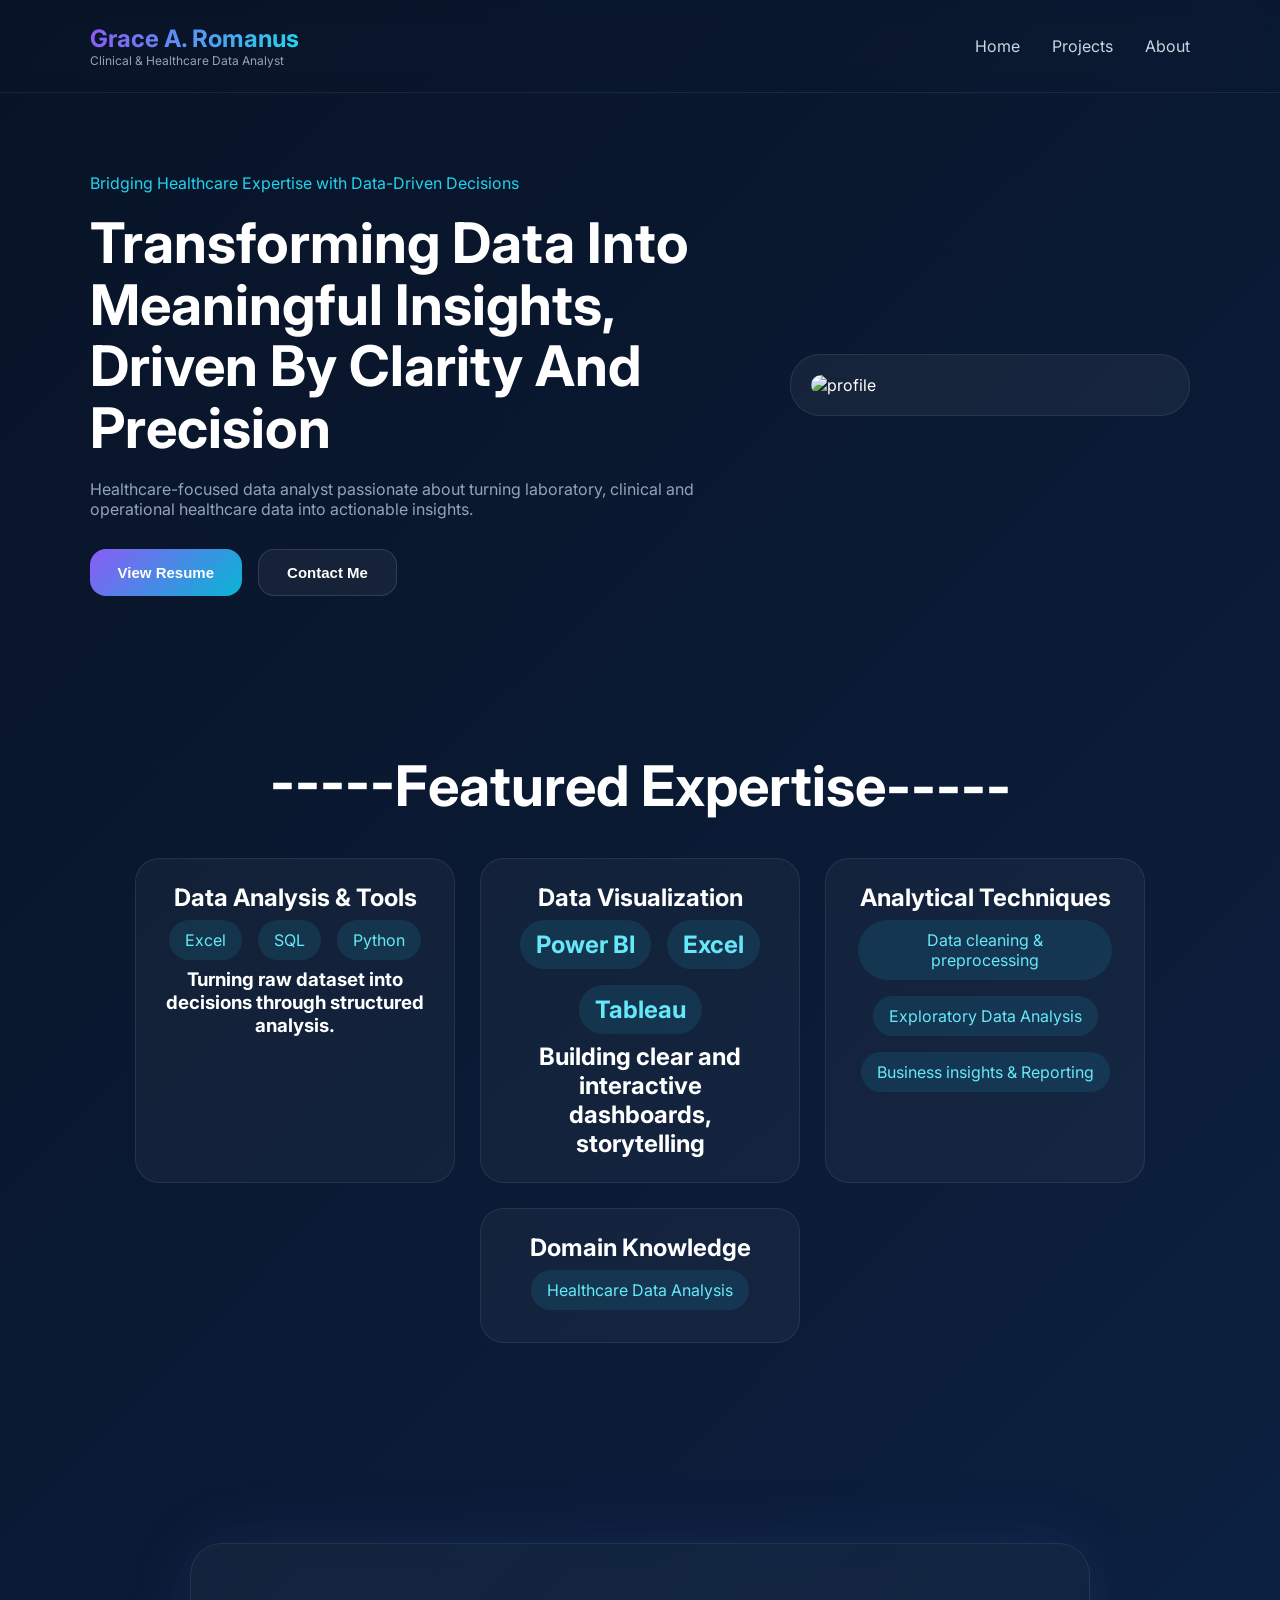
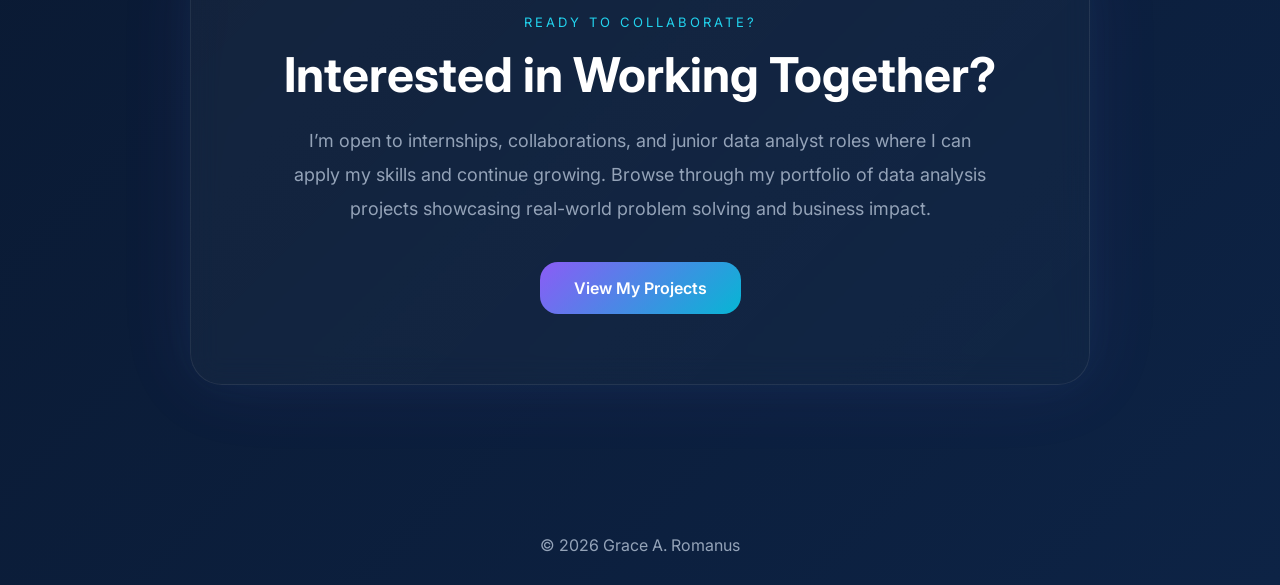
==== index.html @ d736ec49 "Add files via upload" ====
<!DOCTYPE html>
<html lang="en">
<head>
<meta charset="UTF-8" />
<meta name="viewport" content="width=device-width, initial-scale=1.0" />
<title>Grace A. Romanus | Clinical & Healthcare Data Analyst</title>
<link rel="stylesheet" href="style.css" />
</head>
<body>
<nav class="navbar">
<div>
<h2 class="logo">Grace A. Romanus</h2>
<p class="subtitle">Clinical & Healthcare Data Analyst</p>
</div>
<div class="nav-links">
<a href="index.html">Home</a>
<a href="projects.html">Projects</a>
<a href="about.html">About</a>
</div>
</nav>

<section class="hero">
<div>
<p class="tagline">Bridging Healthcare Expertise with Data-Driven Decisions</p>
<h1>Transforming Data Into Meaningful Insights, Driven By Clarity And Precision</h1>
<p class="hero-text">
Healthcare-focused data analyst passionate about turning laboratory, clinical and operational healthcare data into actionable insights.
</p>
<div class="hero-buttons">
<button>View Resume</button>
<button class="secondary">Contact Me</button>
</div>
</div>
<div class="profile-card">
<img src="https://images.unsplash.com/photo-1494790108377-be9c29b29330?w=800" alt="profile"/>
</div>
</section>

<section class="section">
       <h1>-----Featured Expertise-----</h1>
<div class="cards">
<div class="card"><h2>Data Analysis & Tools</h2>
    <div class="skills">
<span>Excel</span><span>SQL</span><span>Python</span>
</div><h3>Turning raw dataset into decisions through structured analysis.</h3></div>
<div class="card"><h2>Data Visualization<h2/>
    <div class="skills">
<span>Power BI</span><span>Excel</span><span>Tableau</span>
</div><p>Building clear and interactive dashboards, storytelling</p></div>
<div class="card"><h2>Analytical Techniques</h2>
    <div class="skills">
<span>Data cleaning & preprocessing</span><span>Exploratory Data Analysis</span><span>Business insights & Reporting</span>
    </div>
    </div>
    <div class="card"><h2>Domain Knowledge</h2>
    <div class="skills">
<span>Healthcare Data Analysis</span></div>
</div>
</section>

<section class="cta-section">

    <div class="cta-container">

        <p class="cta-small">
            READY TO COLLABORATE?
        </p>

        <h2>
            Interested in Working Together?
        </h2>

        <p class="cta-text">
            I’m open to internships, collaborations, and junior data analyst roles where I can apply my skills and continue growing.
            Browse through my portfolio of data analysis projects showcasing real-world problem solving and business impact.
        </p>

        <a href="projects.html" class="cta-button">
            View My Projects
        </a>

    </div>

</section>

<footer>© 2026 Grace A. Romanus</footer>
<script src="script.js"></script>
</body>
</html>
---- style.css ----
@import url('https://fonts.googleapis.com/css2?family=Inter:wght@300;400;600;700&display=swap');
*{margin:0;padding:0;box-sizing:border-box}
body{font-family:Inter,sans-serif;background:linear-gradient(135deg,#081326,#0d2345);color:#fff}
.navbar{display:flex;justify-content:space-between;align-items:center;padding:24px 7%;border-bottom:1px solid rgba(255,255,255,.08);backdrop-filter:blur(10px)}
.logo{background:linear-gradient(to right,#8b5cf6,#22d3ee);-webkit-background-clip:text;color:transparent}
.subtitle{color:#94a3b8;font-size:12px}
.nav-links a{color:#cbd5e1;text-decoration:none;margin-left:28px}.nav-links a:hover{color:#22d3ee}
.hero{display:grid;grid-template-columns:1fr 400px;gap:60px;padding:80px 7%;align-items:center}
.tagline{color:#22d3ee;margin-bottom:20px}
h1{font-size:56px;line-height:1.1;margin-bottom:20px}.hero-text{color:#94a3b8;max-width:650px}
.secondary{background:transparent!important;border:1px solid rgba(255,255,255,.15)!important}
.profile-card{background:rgba(255,255,255,.05);padding:20px;border-radius:30px;border:1px solid rgba(255,255,255,.08)}
.profile-card img{width:100%;border-radius:20px}
.section{padding:80px 7%;text-align: center;}.cards,.project-grid{display:grid;grid-template-columns:repeat(auto-fit,minmax(280px,1fr));gap:25px;margin-top:30px}
.card,.project-card{background:rgba(255,255,255,.04);border:1px solid rgba(255,255,255,.08);padding:24px;border-radius:24px;transition:.3s}
.card:hover,.project-card:hover{transform:translateY(-8px);box-shadow:0 0 30px rgba(34,211,238,.15)}
.project-card img{width:100%;height:220px;object-fit:cover;border-radius:18px;margin-bottom:20px}
.skills span{display:inline-block;background:rgba(34,211,238,.1);padding:10px 16px;border-radius:999px;margin:8px;color:#67e8f9}
footer{text-align:center;padding:30px;color:#94a3b8}
@media(max-width:900px){.hero{grid-template-columns:1fr}h1{font-size:42px}.navbar{padding:20px 5%}}
.hero-buttons {
  display: flex;
  gap: 16px;
  margin-top: 30px;
}

.hero-buttons button {
  position: relative;
  overflow: hidden;
  padding: 14px 28px;
  border-radius: 16px;
  border: none;
  cursor: pointer;
  font-size: 15px;
  font-weight: 600;
  transition: all 0.35s ease;
}

.hero-buttons button:first-child {
  background: linear-gradient(135deg, #8b5cf6, #06b6d4);
  color: white;
}

.secondary {
  background: rgba(255,255,255,0.05) !important;
  border: 1px solid rgba(255,255,255,0.12) !important;
  color: white;
}

/* premium cursor glow */
.hero-buttons button::before {
  content: "";
  position: absolute;
  width: 180px;
  height: 180px;
  background: radial-gradient(circle, rgba(34,211,238,0.35), transparent 65%);
  top: var(--y);
  left: var(--x);
  transform: translate(-50%, -50%);
  opacity: 0;
  transition: opacity .3s ease;
  pointer-events: none;
}

.hero-buttons button:hover::before {
  opacity: 1;
}

.hero-buttons button:hover {
  transform: translateY(-3px);
  box-shadow:
      0 0 20px rgba(34,211,238,0.2),
      0 0 40px rgba(139,92,246,0.15);
}

.cards {
    display: flex;
    justify-content: center;
    align-items: stretch;
    gap: 25px;
    flex-wrap: wrap;
    margin-top: 40px;
}

.card {
    width: 320px;
}
/* CTA SECTION */

.cta-section {
    padding: 120px 7%;
}

.cta-container {
    text-align: center;
    max-width: 900px;
    margin: auto;
    padding: 70px 50px;
    border-radius: 32px;

    background:
        linear-gradient(
            135deg,
            rgba(255,255,255,0.04),
            rgba(255,255,255,0.02)
        );

    border: 1px solid rgba(255,255,255,0.08);

    box-shadow:
        0 0 80px rgba(139,92,246,0.08),
        0 0 40px rgba(34,211,238,0.05);

    backdrop-filter: blur(14px);
}

.cta-small {
    color: #22d3ee;
    letter-spacing: 3px;
    font-size: 13px;
    margin-bottom: 15px;
}

.cta-container h2 {
    font-size: 48px;
    margin-bottom: 20px;
}

.cta-text {
    color: #94a3b8;
    font-size: 18px;
    line-height: 1.9;
    max-width: 700px;
    margin: auto auto 35px;
}

.cta-button {
    display: inline-block;
    padding: 16px 34px;
    border-radius: 18px;
    text-decoration: none;
    font-weight: 600;
    color: white;

    background:
        linear-gradient(
            135deg,
            #8b5cf6,
            #06b6d4
        );

    transition: .35s ease;
}

.cta-button:hover {
    transform: translateY(-4px);
    box-shadow:
      0 0 30px rgba(34,211,238,0.25),
      0 0 60px rgba(139,92,246,0.2);
}
/* PROJECT CTA */

.project-cta {
    padding: 90px 7% 120px;
}

.project-cta-box {
    max-width: 900px;
    margin: auto;
    text-align: center;

    padding: 70px 50px;
    border-radius: 32px;

    background:
        linear-gradient(
            145deg,
            rgba(255,255,255,0.05),
            rgba(255,255,255,0.02)
        );

    border: 1px solid rgba(255,255,255,0.08);

    backdrop-filter: blur(20px);

    box-shadow:
        0 0 40px rgba(6,182,212,0.08),
        0 0 80px rgba(139,92,246,0.08);
}

.section-tag {
    color: #22d3ee;
    font-size: 13px;
    letter-spacing: 3px;
    margin-bottom: 15px;
}

.project-cta h2 {
    font-size: 46px;
    margin-bottom: 20px;
}

.project-cta-text {
    color: #94a3b8;
    font-size: 18px;
    line-height: 1.9;
    max-width: 720px;
    margin: auto auto 35px;
}

.project-cta-btn {
    display: inline-flex;
    align-items: center;
    justify-content: center;

    padding: 16px 36px;
    border-radius: 18px;

    text-decoration: none;
    font-weight: 600;
    color: white;

    background:
        linear-gradient(
            135deg,
            #8b5cf6,
            #06b6d4
        );

    transition: .35s ease;
}

.project-cta-btn:hover {
    transform: translateY(-5px);

    box-shadow:
        0 0 25px rgba(34,211,238,.25),
        0 0 60px rgba(139,92,246,.18);
}
/* ABOUT PAGE */

.about-hero {
    padding: 90px 7% 50px;
}

.about-content {
    max-width: 900px;
}

.about-text {
    color: #94a3b8;
    font-size: 18px;
    line-height: 1.9;
    max-width: 760px;
}

.about-grid {
    padding: 30px 7% 80px;

    display: grid;
    grid-template-columns: repeat(2, 1fr);
    gap: 25px;
}

.info-card {
    padding: 35px;
    border-radius: 24px;

    background:
        linear-gradient(
            145deg,
            rgba(255,255,255,.05),
            rgba(255,255,255,.02)
        );

    border: 1px solid rgba(255,255,255,.08);

    transition: .35s ease;
}

.info-card:hover {
    transform: translateY(-6px);
}

.info-card p {
    color: #94a3b8;
    line-height: 1.8;
}

.skills-section {
    text-align: center;
    padding: 30px 7% 100px;
}

.contact-section {
    padding: 0 7% 120px;
}

.contact-box {
    max-width: 900px;
    margin: auto;
    text-align: center;

    padding: 70px 40px;
    border-radius: 30px;

    background:
        linear-gradient(
            145deg,
            rgba(255,255,255,.05),
            rgba(255,255,255,.02)
        );

    border: 1px solid rgba(255,255,255,.08);
}

.contact-text {
    color: #94a3b8;
    margin: 15px auto 35px;
    max-width: 600px;
}

.contact-links {
    display: flex;
    justify-content: center;
    gap: 20px;
}

.contact-links a {
    padding: 15px 28px;
    border-radius: 16px;
    text-decoration: none;
    color: white;

    background:
        linear-gradient(
            135deg,
            #8b5cf6,
            #06b6d4
        );
}

@media(max-width:900px){
    .about-grid{
        grid-template-columns:1fr;
    }

    .project-cta h2,
    .cta-container h2{
        font-size:36px;
    }
}
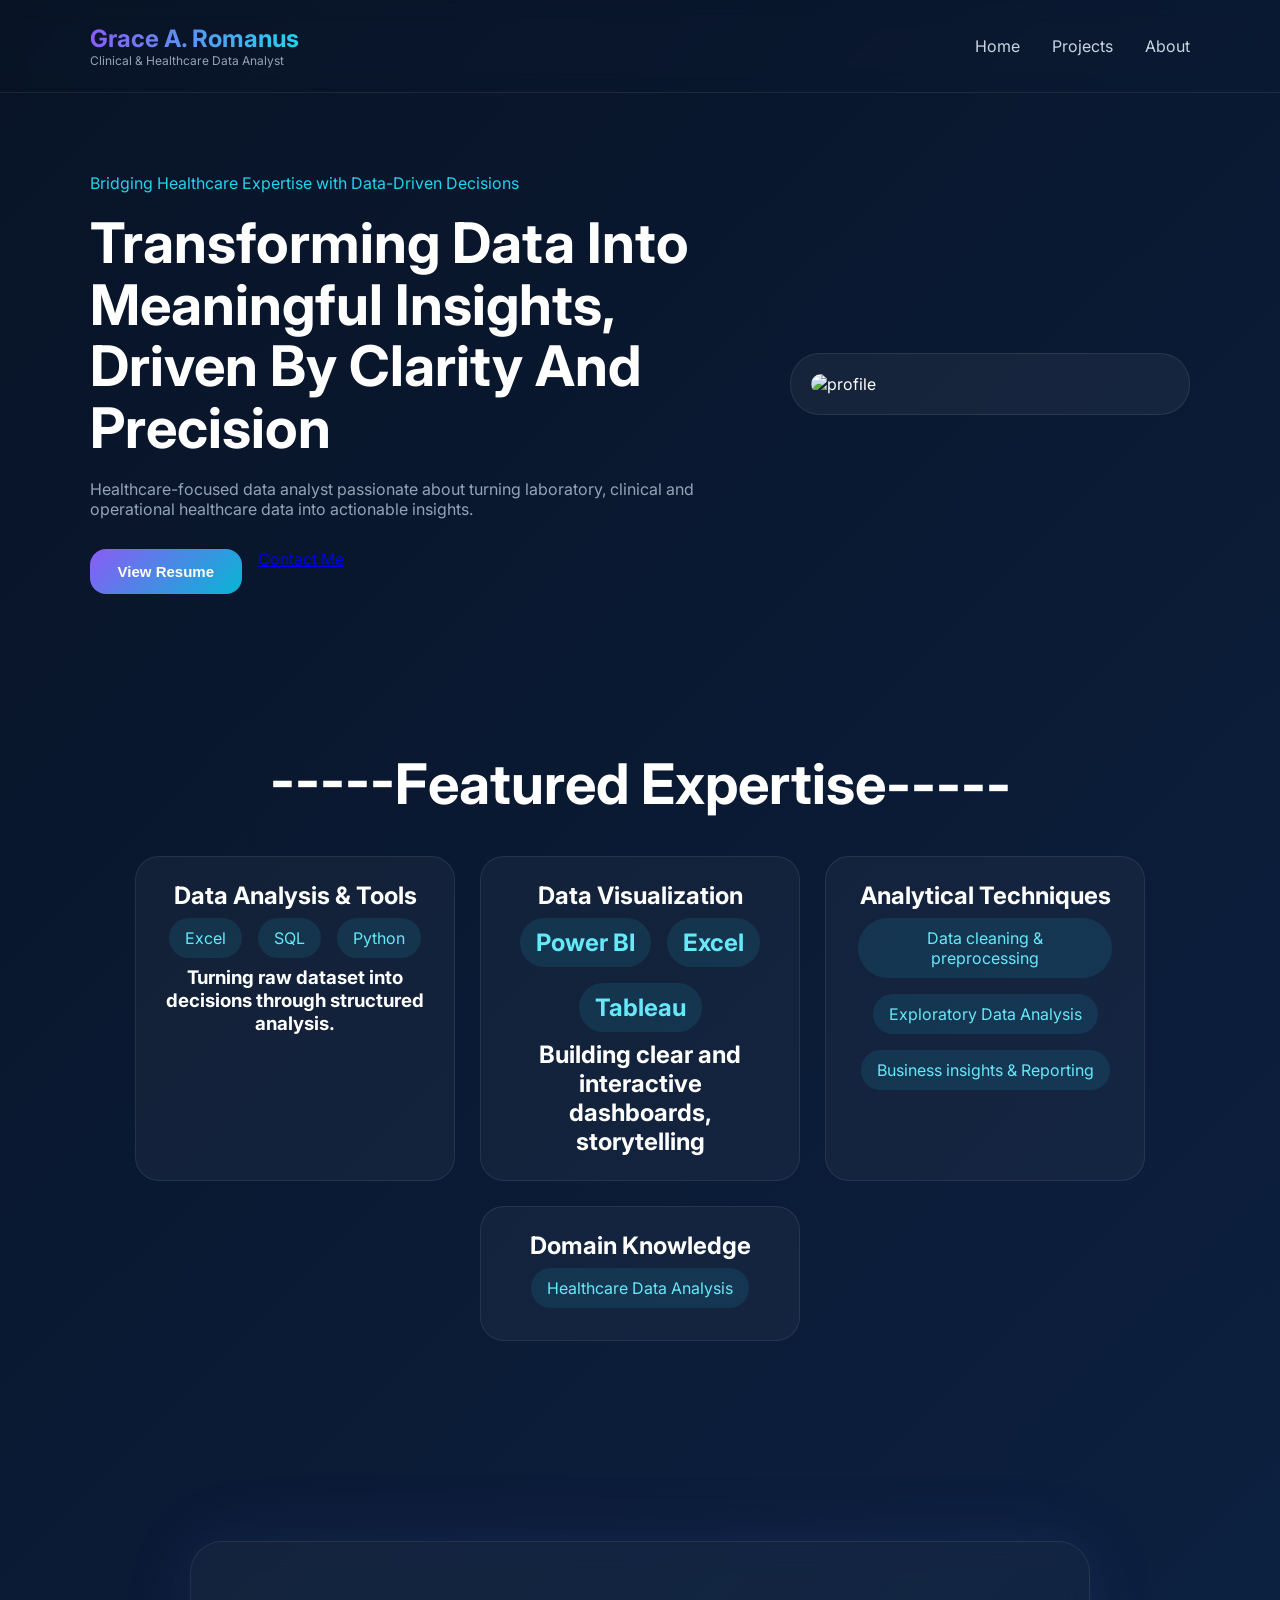
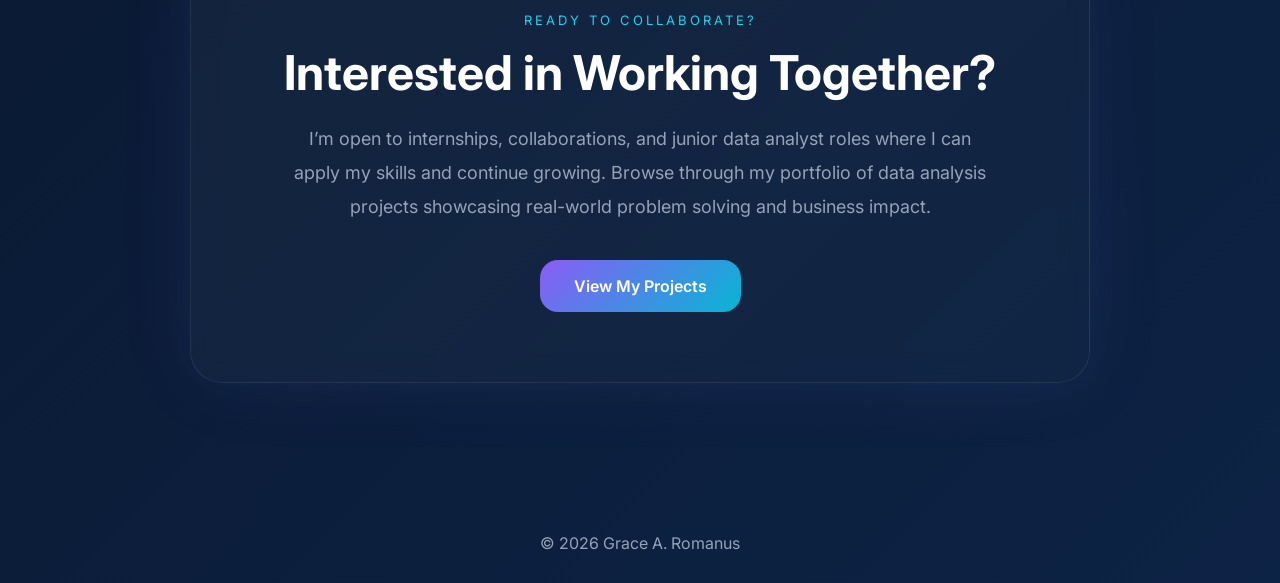
==== commit ecbdfb4a: "Update index.html" ====
--- a/index.html
+++ b/index.html
@@ -27,12 +27,17 @@
 Healthcare-focused data analyst passionate about turning laboratory, clinical and operational healthcare data into actionable insights.
 </p>
 <div class="hero-buttons">
-<button>View Resume</button>
+<a href="assets/Grace_Romanus_CV_3.pdf" download>
+    <button>View Resume</button>
+</a>
+
+<a href="mailto:romanusamarachi85@gmail.com
 <button class="secondary">Contact Me</button>
+</a>
 </div>
 </div>
 <div class="profile-card">
-<img src="https://images.unsplash.com/photo-1494790108377-be9c29b29330?w=800" alt="profile"/>
+<img src="profile-photo.jpeg" alt="profile"/>
 </div>
 </section>
 
--- a/style.css
+++ b/style.css
@@ -340,13 +340,485 @@
         );
 }
 
+.tools span {
+
+    display:inline-block;
+    padding:6px 12px;
+    margin:5px 5px 0 0;
+
+    border-radius:20px;
+
+    background:rgba(34,211,238,0.1);
+
+    color:#67e8f9;
+
+    font-size:12px;
+
+    border:1px solid rgba(34,211,238,0.2);
+
+}
+
+/* PROJECT BUTTON */
+
+.project-btn {
+
+    display: inline-flex;
+    align-items: center;
+    gap: 10px;
+
+    margin-top: 25px;
+
+    padding: 13px 26px;
+
+    border-radius: 16px;
+
+    text-decoration: none;
+
+    color: white;
+
+    font-weight: 600;
+
+    background:
+    linear-gradient(
+        135deg,
+        #8b5cf6,
+        #06b6d4
+    );
+
+    transition: all .35s ease;
+
+    box-shadow:
+    0 0 20px rgba(34,211,238,0.12);
+
+}
+
+
+.project-btn span {
+
+    transition: .3s ease;
+
+}
+
+
+.project-btn:hover {
+
+    transform: translateY(-4px);
+
+    box-shadow:
+
+    0 0 25px rgba(34,211,238,0.35),
+
+    0 0 50px rgba(139,92,246,0.25);
+
+}
+
+
+.project-btn:hover span {
+
+    transform: translateX(6px);
+
+}
+
+.project-category {
+
+    color:#22d3ee;
+    font-size:13px;
+    letter-spacing:2px;
+    margin-bottom:10px;
+
+}
+
+/* BLOOD BANK CASE STUDY PAGE */
+
+
+.project-hero {
+
+padding:90px 7%;
+
+display:grid;
+
+grid-template-columns:1fr 1fr;
+
+gap:50px;
+
+align-items:center;
+
+}
+
+
+
+.project-intro h1 {
+
+font-size:55px;
+
+line-height:1.1;
+
+margin:20px 0;
+
+}
+
+
+
+.hero-description {
+
+color:#94a3b8;
+
+font-size:18px;
+
+line-height:1.8;
+
+max-width:600px;
+
+}
+
+
+
+.dashboard-card {
+
+padding:20px;
+
+border-radius:30px;
+
+background:rgba(255,255,255,.04);
+
+border:1px solid rgba(255,255,255,.1);
+
+box-shadow:
+0 0 40px rgba(34,211,238,.12);
+
+}
+
+
+
+.dashboard-card img {
+
+width:100%;
+
+border-radius:20px;
+
+}
+
+
+
+
+
+.case-section {
+
+padding:40px 7%;
+
+}
+
+
+
+.case-card,
+.insight-card {
+
+background:
+
+linear-gradient(
+145deg,
+rgba(255,255,255,.06),
+rgba(255,255,255,.02)
+);
+
+
+border:1px solid rgba(255,255,255,.08);
+
+border-radius:28px;
+
+padding:35px;
+
+backdrop-filter:blur(15px);
+
+transition:.35s ease;
+
+}
+
+
+
+.case-card:hover,
+.insight-card:hover {
+
+transform:translateY(-8px);
+
+box-shadow:
+0 0 35px rgba(34,211,238,.15);
+
+}
+
+
+
+.case-card p,
+.insight-card p {
+
+color:#94a3b8;
+
+line-height:1.8;
+
+}
+
+
+
+.section-title {
+
+text-align:center;
+
+font-size:38px;
+
+margin-bottom:40px;
+
+}
+
+
+
+.workflow {
+
+display:flex;
+
+justify-content:center;
+
+gap:20px;
+
+flex-wrap:wrap;
+
+}
+
+
+
+.workflow div {
+
+width:170px;
+
+padding:25px;
+
+text-align:center;
+
+border-radius:20px;
+
+background:rgba(255,255,255,.04);
+
+border:1px solid rgba(255,255,255,.08);
+
+}
+
+
+
+.workflow h3 {
+
+color:#22d3ee;
+
+}
+
+
+
+.insight-grid,
+.recommendation-grid {
+
+display:grid;
+
+grid-template-columns:repeat(2,1fr);
+
+gap:25px;
+
+}
+
+
+
+.dashboard-section {
+
+text-align:center;
+
+background:rgba(255,255,255,.04);
+
+padding:40px;
+
+border-radius:30px;
+
+border:1px solid rgba(255,255,255,.08);
+
+}
+
+
+
+.dashboard-section img {
+
+margin-top:30px;
+
+width:90%;
+
+border-radius:20px;
+
+}
+
+
+
+.project-footer {
+
+text-align:center;
+
+padding:80px 7%;
+
+}
+
+
+
+.project-footer p {
+
+color:#94a3b8;
+
+margin:20px;
+
+}
+
+
+
 @media(max-width:900px){
-    .about-grid{
-        grid-template-columns:1fr;
-    }
-
-    .project-cta h2,
-    .cta-container h2{
-        font-size:36px;
-    }
-}+
+.project-hero{
+
+grid-template-columns:1fr;
+
+}
+
+
+.insight-grid,
+.recommendation-grid{
+
+grid-template-columns:1fr;
+
+}
+
+
+.project-intro h1{
+
+font-size:40px;
+
+}
+
+  /* BLOOD BANK DESIGN UPDATES */
+
+
+/* Reduce overview card width */
+
+.overview-section {
+
+    display:flex;
+
+    flex-direction:column;
+
+    align-items:center;
+
+    gap:45px;
+
+}
+
+
+
+.summary-card {
+
+    max-width:850px;
+
+    width:100%;
+
+}
+
+
+
+
+/* Remove hover effects from case cards */
+
+.case-card:hover {
+
+    transform:none;
+
+    box-shadow:none;
+
+}
+
+
+
+/* Blue headings */
+
+.case-card h2,
+.section-title,
+.dashboard-section h2 {
+
+    color:#22d3ee;
+
+}
+
+
+
+.insight-card h3 {
+
+    color:#22d3ee;
+
+}
+
+
+
+/* Insight paragraph remains white */
+
+.insight-card p {
+
+    color:#f1f5f9;
+
+}
+
+
+
+/* Increase spacing */
+
+.overview-section {
+
+    padding-top:70px;
+
+    padding-bottom:70px;
+
+}
+
+
+
+/* Keep hero title unchanged */
+
+.project-intro h1 {
+
+    color:white;
+
+}
+
+}
+/* FORCE BLOOD BANK PAGE COLORS */
+
+
+.case-card h2,
+.case-card h3,
+.section-title,
+.dashboard-section h2 {
+
+    color: #22d3ee !important;
+
+}
+
+
+.insight-card h3 {
+
+    color: #22d3ee !important;
+
+}
+
+
+.insight-card p {
+
+    color: #f8fafc !important;
+
+}
+
+
+/* Keep hero title white */
+
+.project-intro h1 {
+
+    color: #ffffff !important;
+
+}
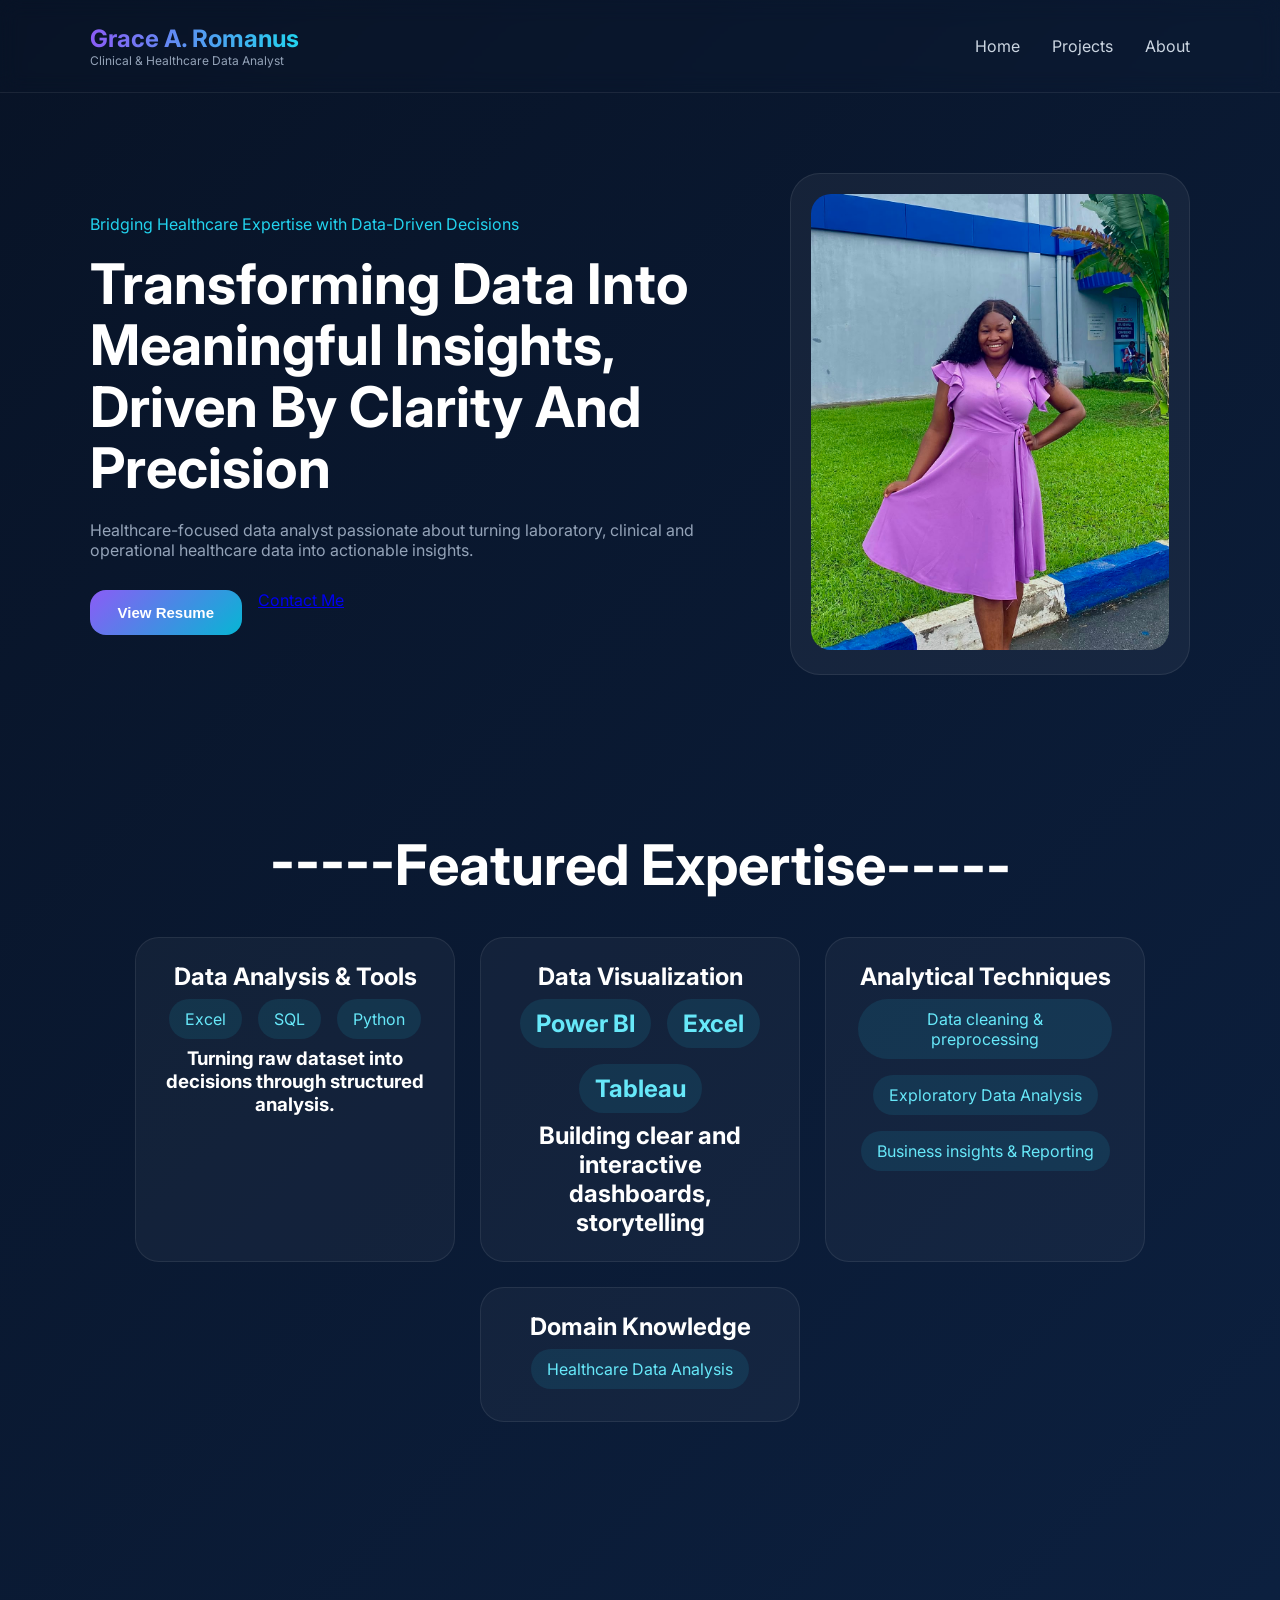
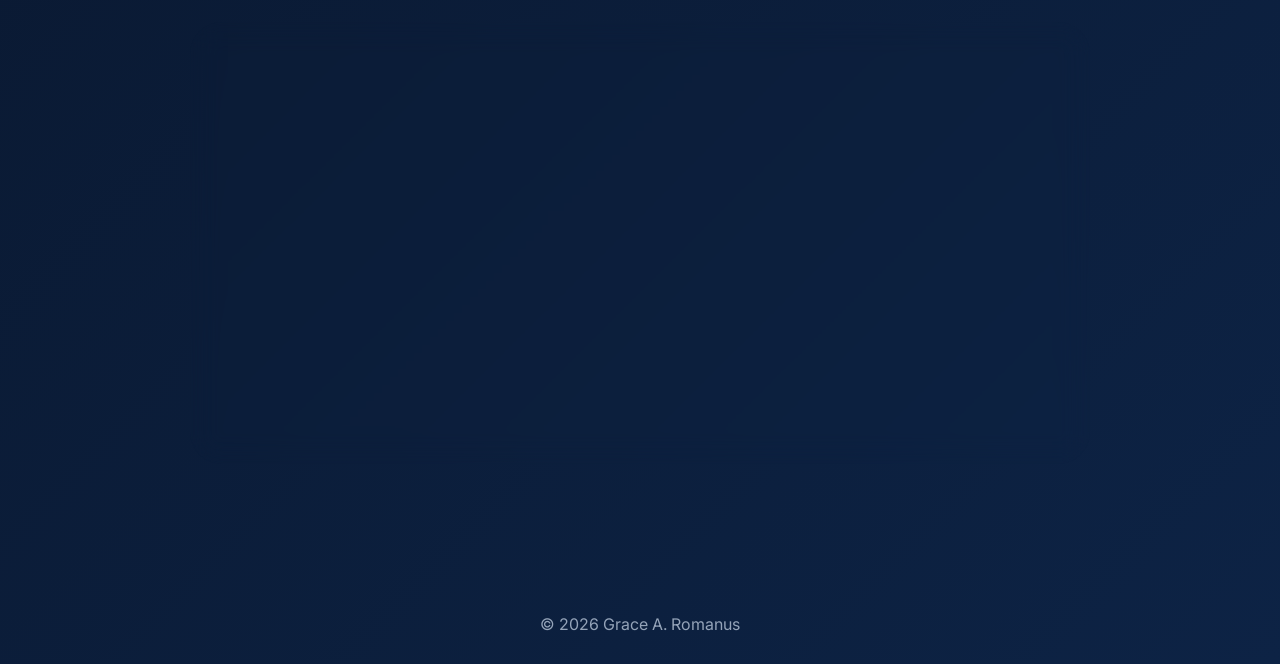
==== commit 277851db: "Fix HTML structure and update links" ====
--- a/index.html
+++ b/index.html
@@ -27,17 +27,18 @@
 Healthcare-focused data analyst passionate about turning laboratory, clinical and operational healthcare data into actionable insights.
 </p>
 <div class="hero-buttons">
-<a href="assets/Grace_Romanus_CV_3.pdf" download>
+<a href="assets/projects/Grace_Romanus_CV_3.pdf" download>
     <button>View Resume</button>
 </a>
 
-<a href="mailto:romanusamarachi85@gmail.com
+<a href="mailto:romanusamarachi85@gmail.com>
 <button class="secondary">Contact Me</button>
 </a>
+    
 </div>
 </div>
 <div class="profile-card">
-<img src="profile-photo.jpeg" alt="profile"/>
+<img src="assets/projects/profile-photo.jpeg" alt="profile"/>
 </div>
 </section>
 
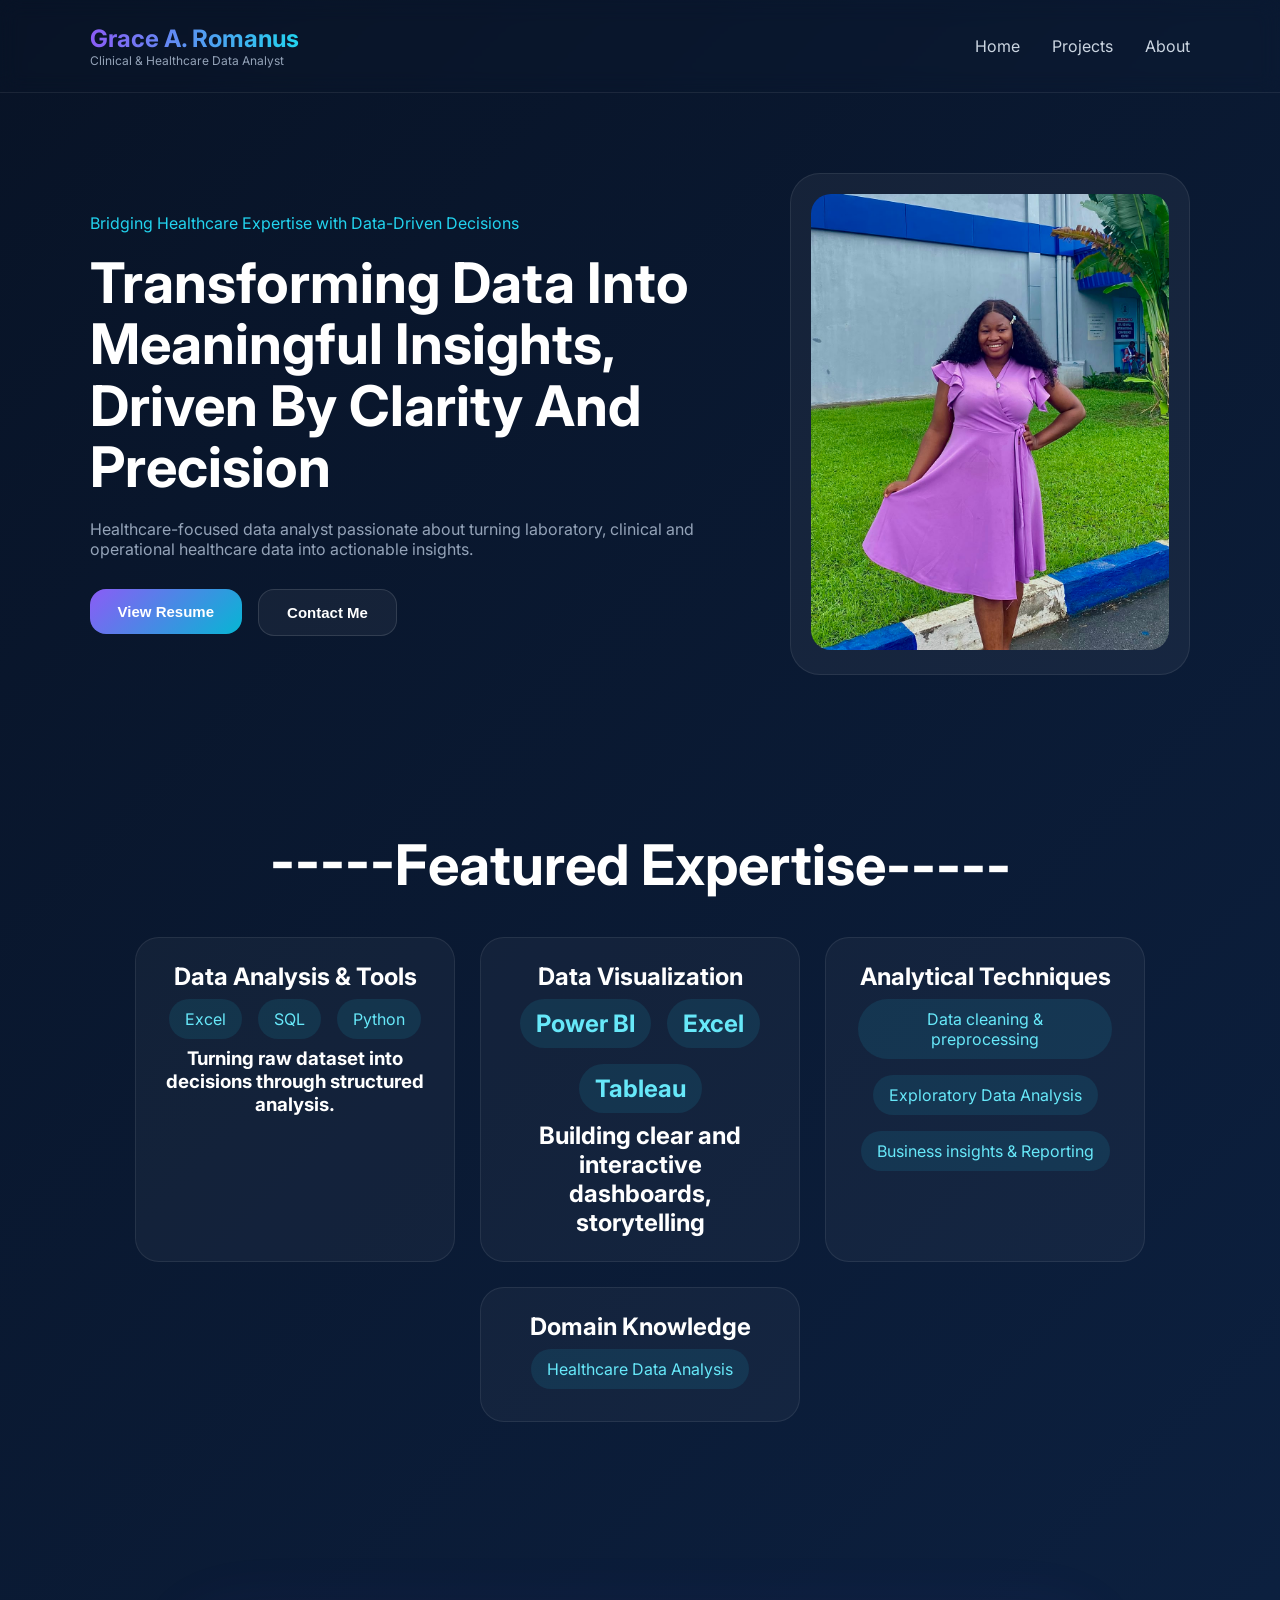
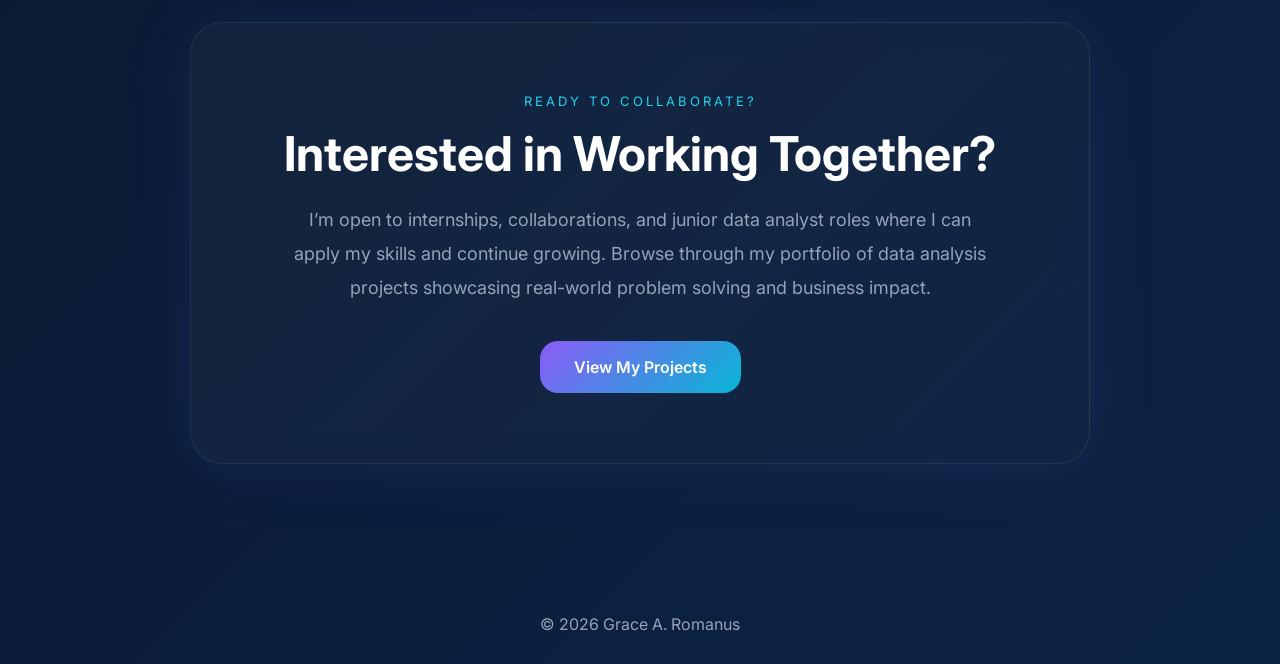
==== commit b3bbb360: "Fix HTML formatting and clean up code" ====
--- a/index.html
+++ b/index.html
@@ -31,14 +31,14 @@
     <button>View Resume</button>
 </a>
 
-<a href="mailto:romanusamarachi85@gmail.com>
+<a href="mailto:romanusamarachi85@gmail.com">
 <button class="secondary">Contact Me</button>
 </a>
     
 </div>
 </div>
 <div class="profile-card">
-<img src="assets/projects/profile-photo.jpeg" alt="profile"/>
+<img src="assets/projects/profile-photo.jpeg" alt="profile">
 </div>
 </section>
 
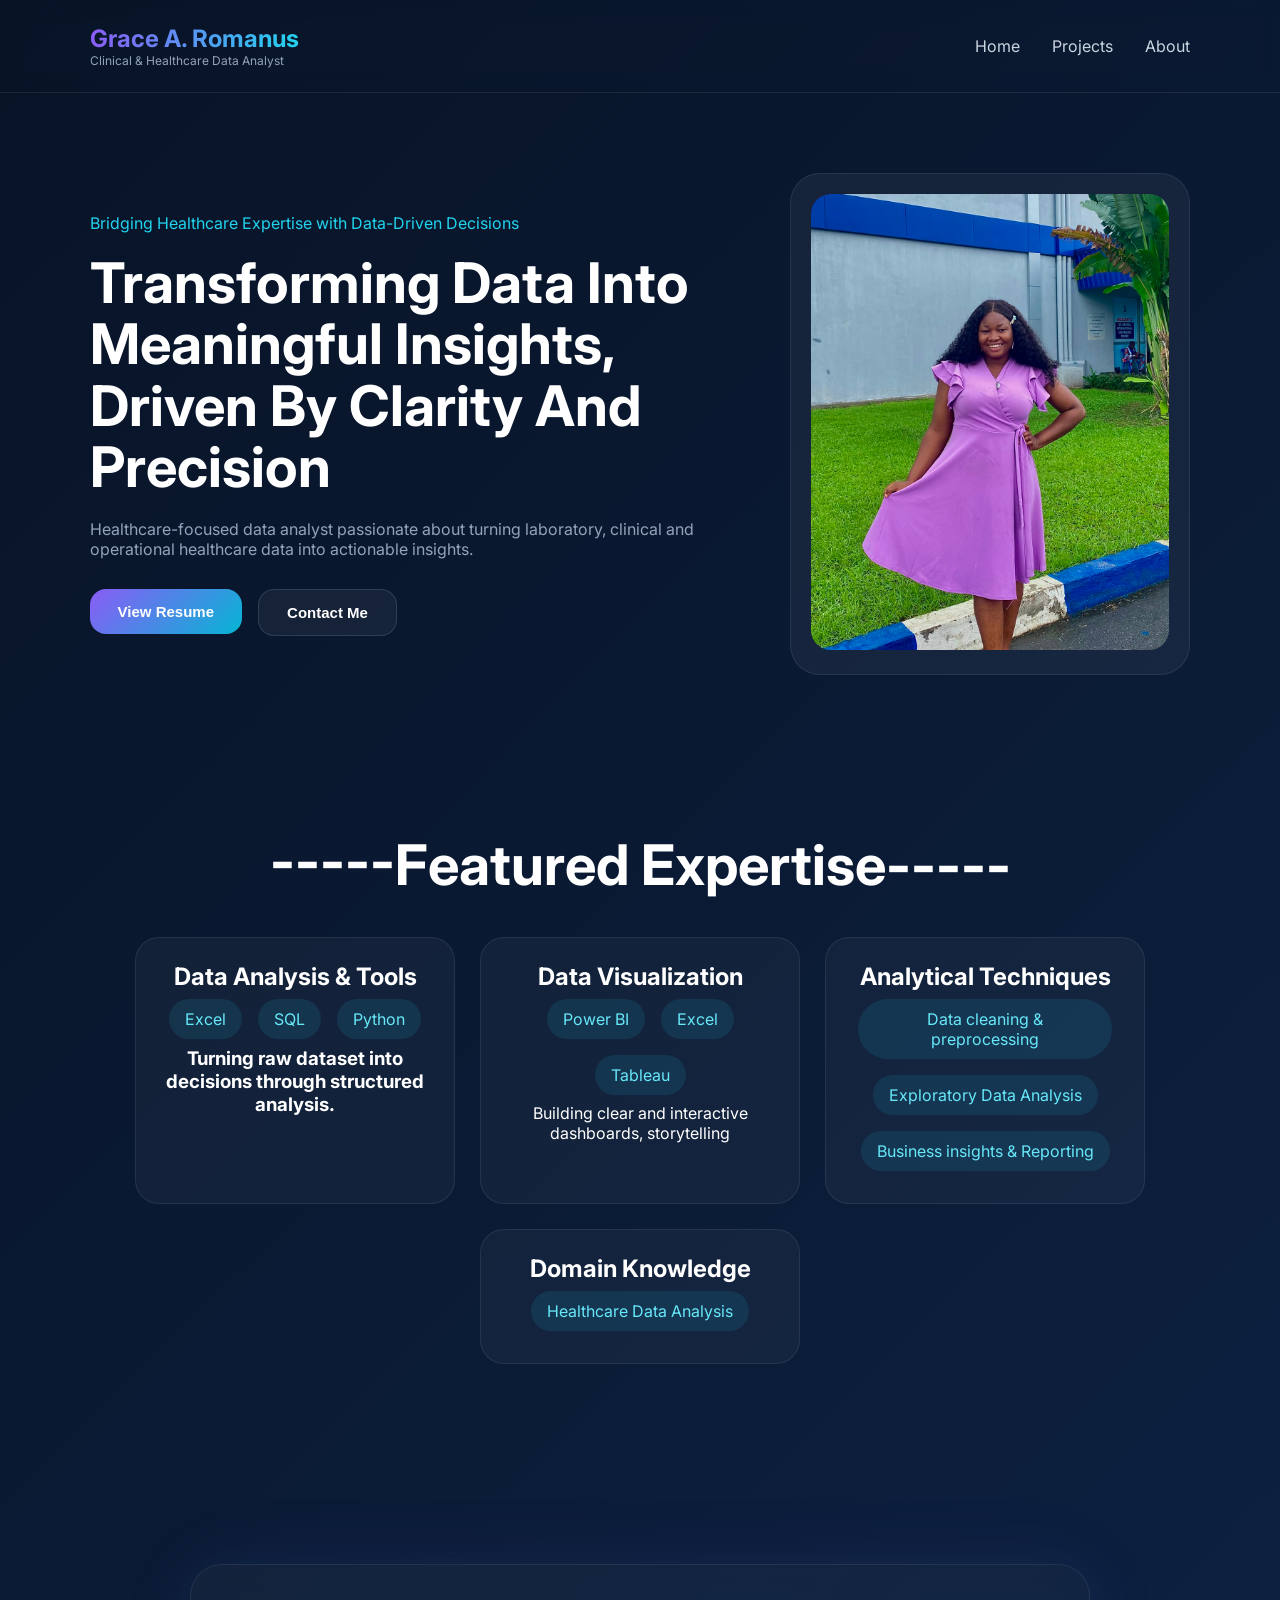
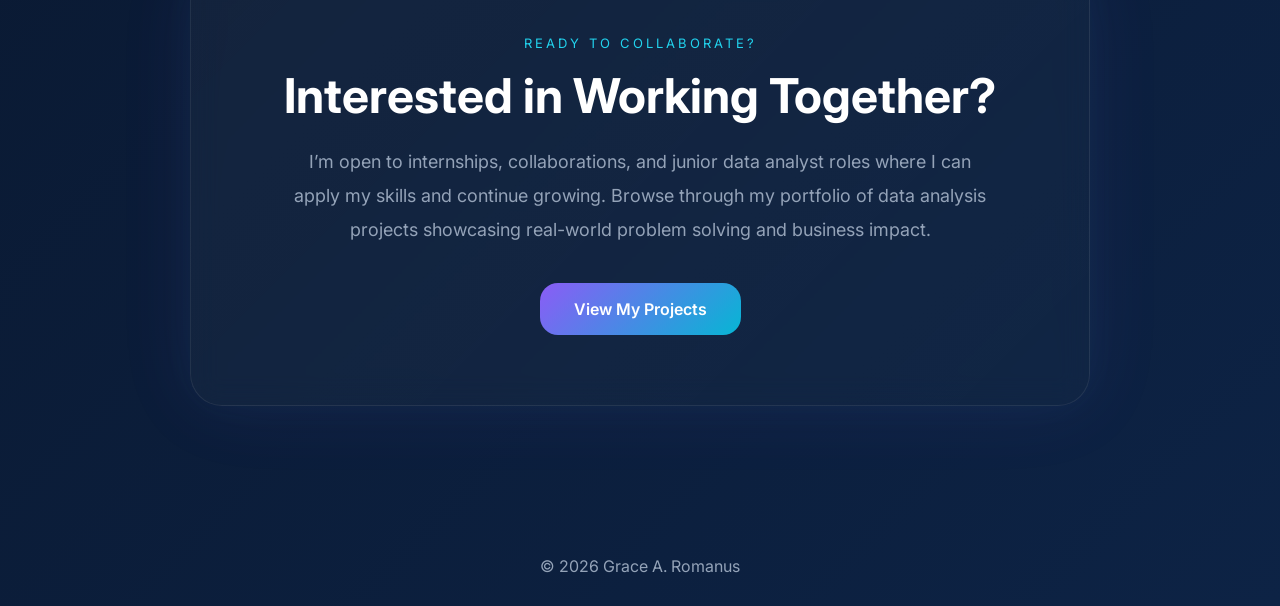
==== commit 385368ce: "Update index.html" ====
--- a/index.html
+++ b/index.html
@@ -49,7 +49,7 @@
     <div class="skills">
 <span>Excel</span><span>SQL</span><span>Python</span>
 </div><h3>Turning raw dataset into decisions through structured analysis.</h3></div>
-<div class="card"><h2>Data Visualization<h2/>
+<div class="card"><h2>Data Visualization</h2>
     <div class="skills">
 <span>Power BI</span><span>Excel</span><span>Tableau</span>
 </div><p>Building clear and interactive dashboards, storytelling</p></div>
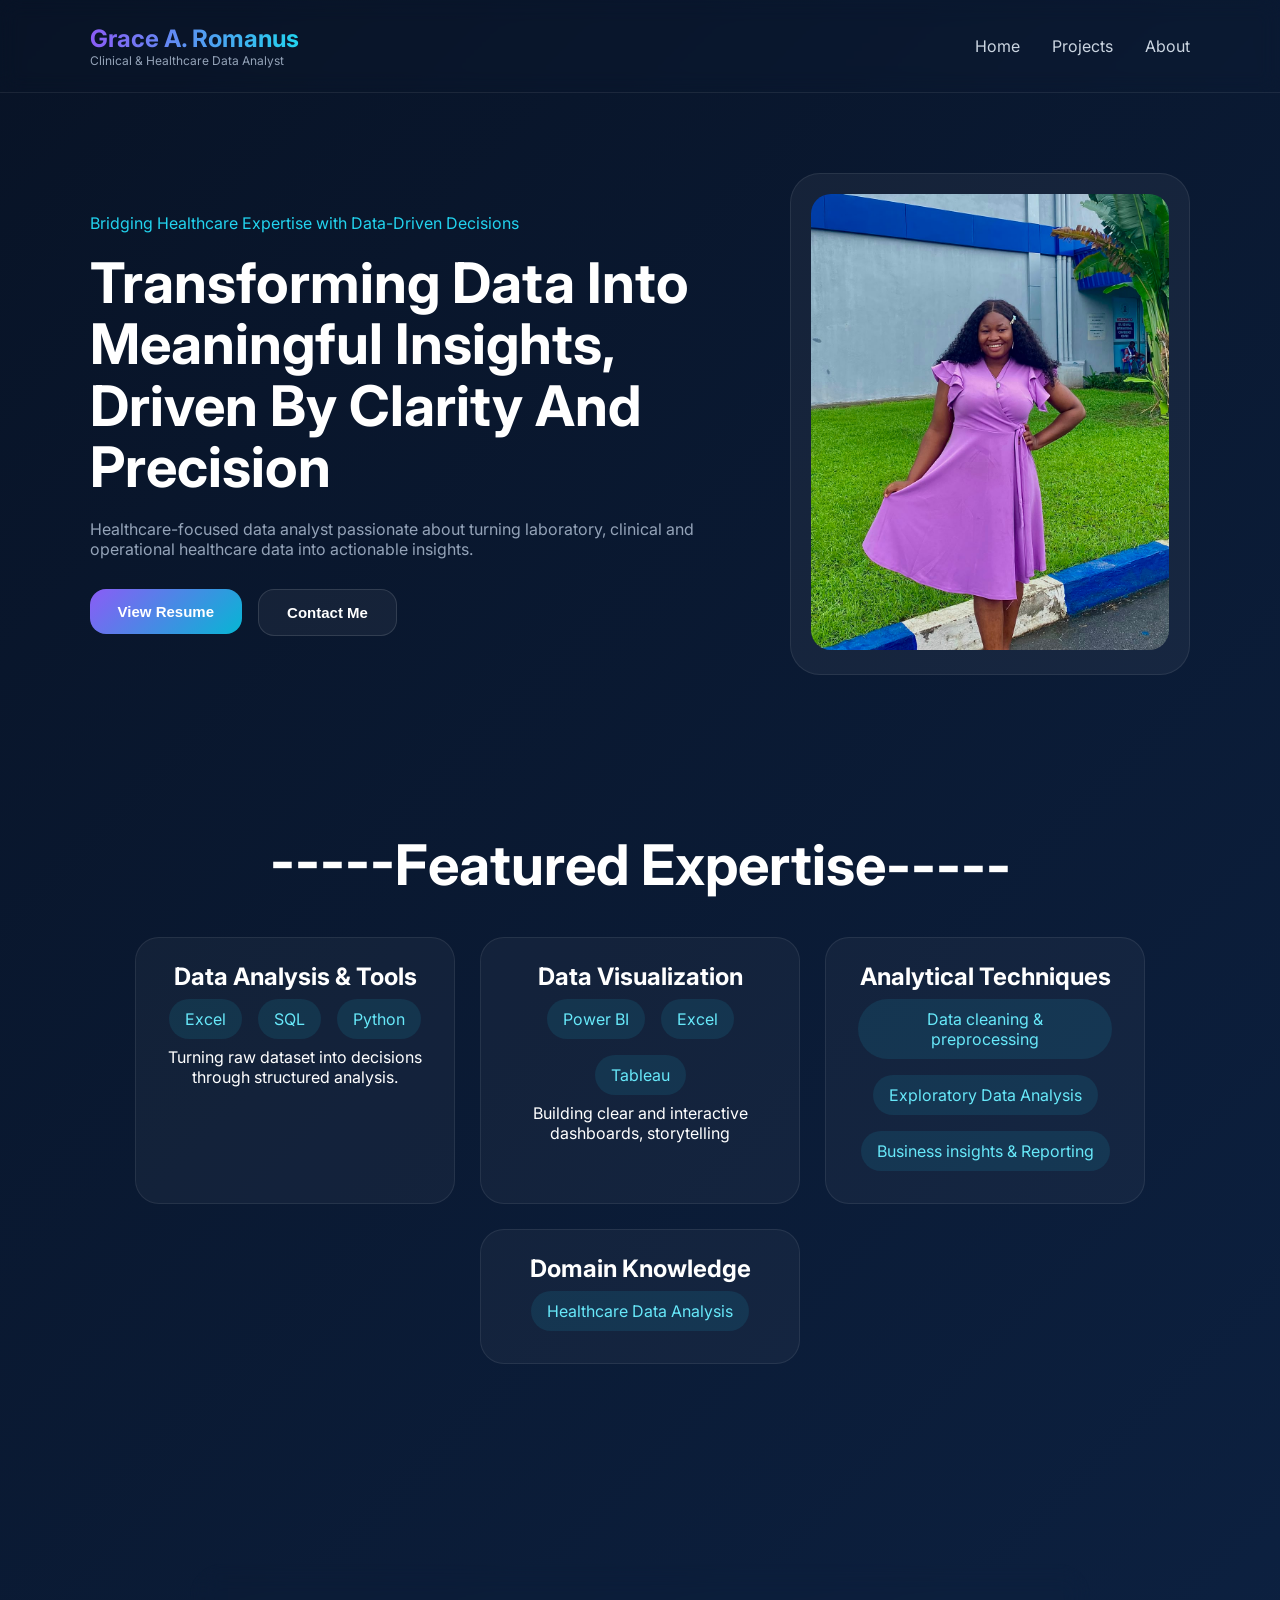
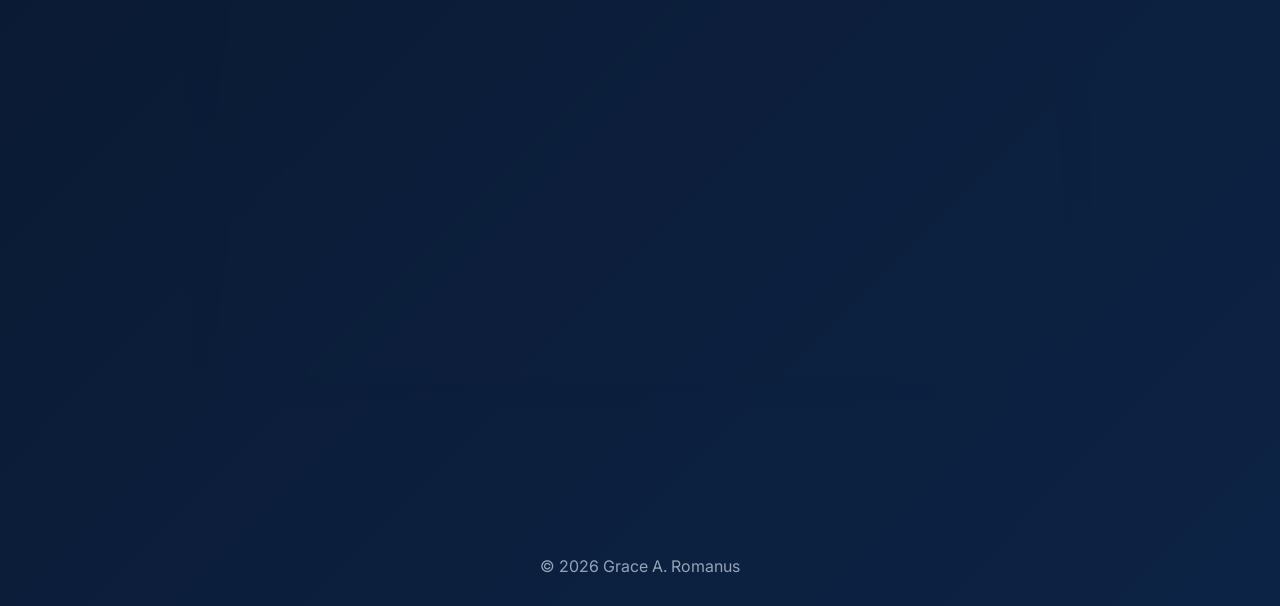
==== commit a5687877: "Update index.html" ====
--- a/index.html
+++ b/index.html
@@ -34,7 +34,7 @@
 <a href="mailto:romanusamarachi85@gmail.com">
 <button class="secondary">Contact Me</button>
 </a>
-    
+
 </div>
 </div>
 <div class="profile-card">
@@ -48,7 +48,7 @@
 <div class="card"><h2>Data Analysis & Tools</h2>
     <div class="skills">
 <span>Excel</span><span>SQL</span><span>Python</span>
-</div><h3>Turning raw dataset into decisions through structured analysis.</h3></div>
+</div><p>Turning raw dataset into decisions through structured analysis.</p></div>
 <div class="card"><h2>Data Visualization</h2>
     <div class="skills">
 <span>Power BI</span><span>Excel</span><span>Tableau</span>
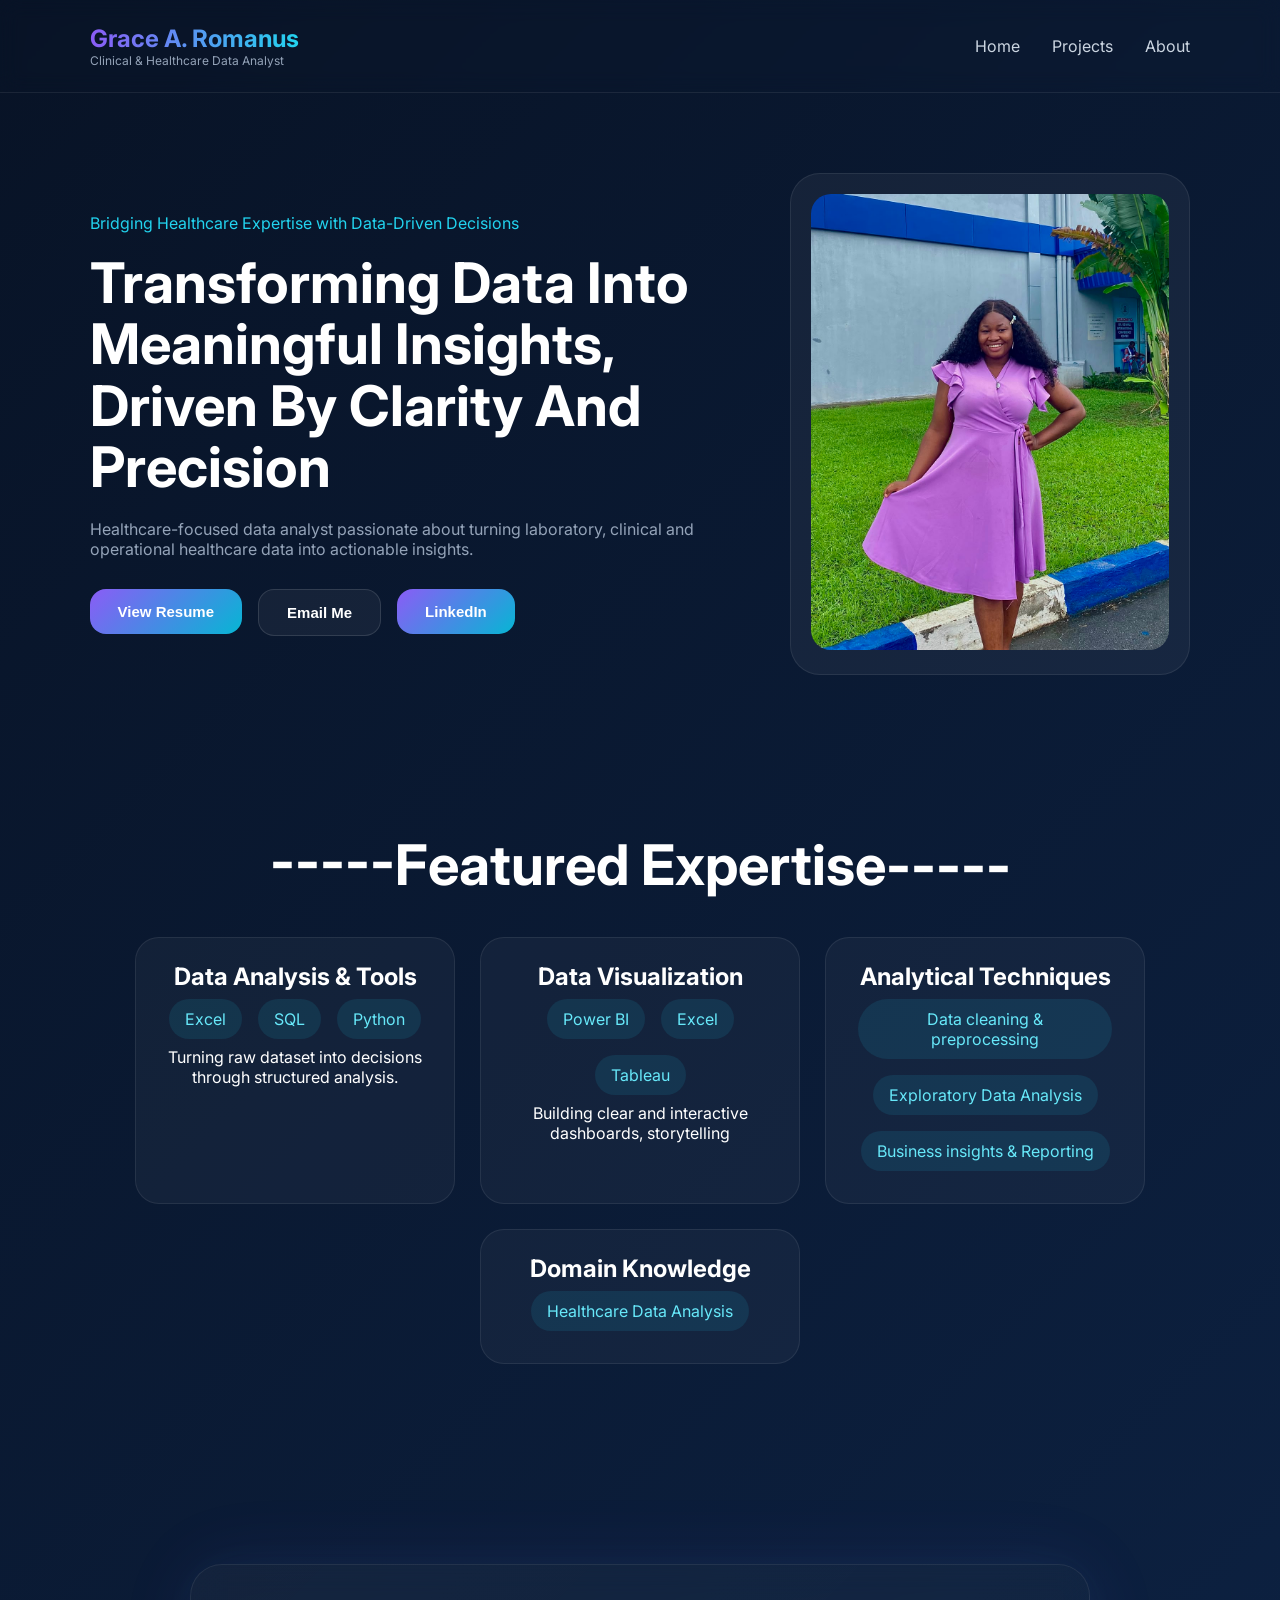
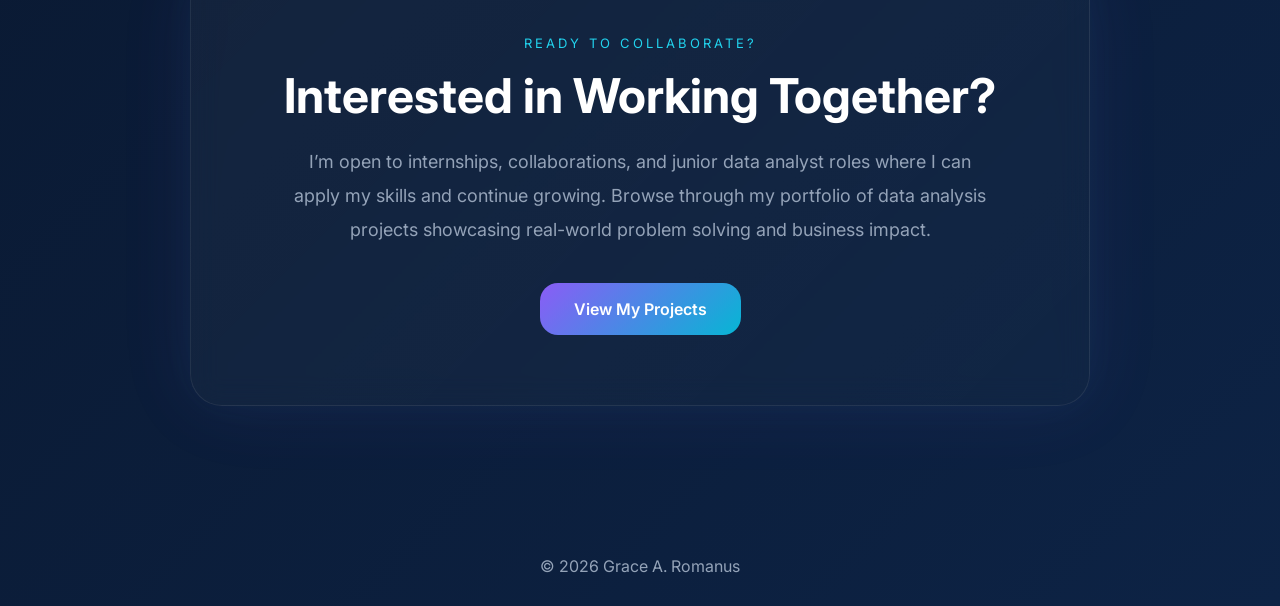
==== commit 1aecbd09: "Update index.html with new content and links" ====
--- a/index.html
+++ b/index.html
@@ -32,9 +32,13 @@
 </a>
 
 <a href="mailto:romanusamarachi85@gmail.com">
-<button class="secondary">Contact Me</button>
+<button class="secondary">Email Me</button>
 </a>
 
+<a href="https://linkedin.com/in/grace-romanus3">
+<button>LinkedIn</button>
+</a>
+    
 </div>
 </div>
 <div class="profile-card">
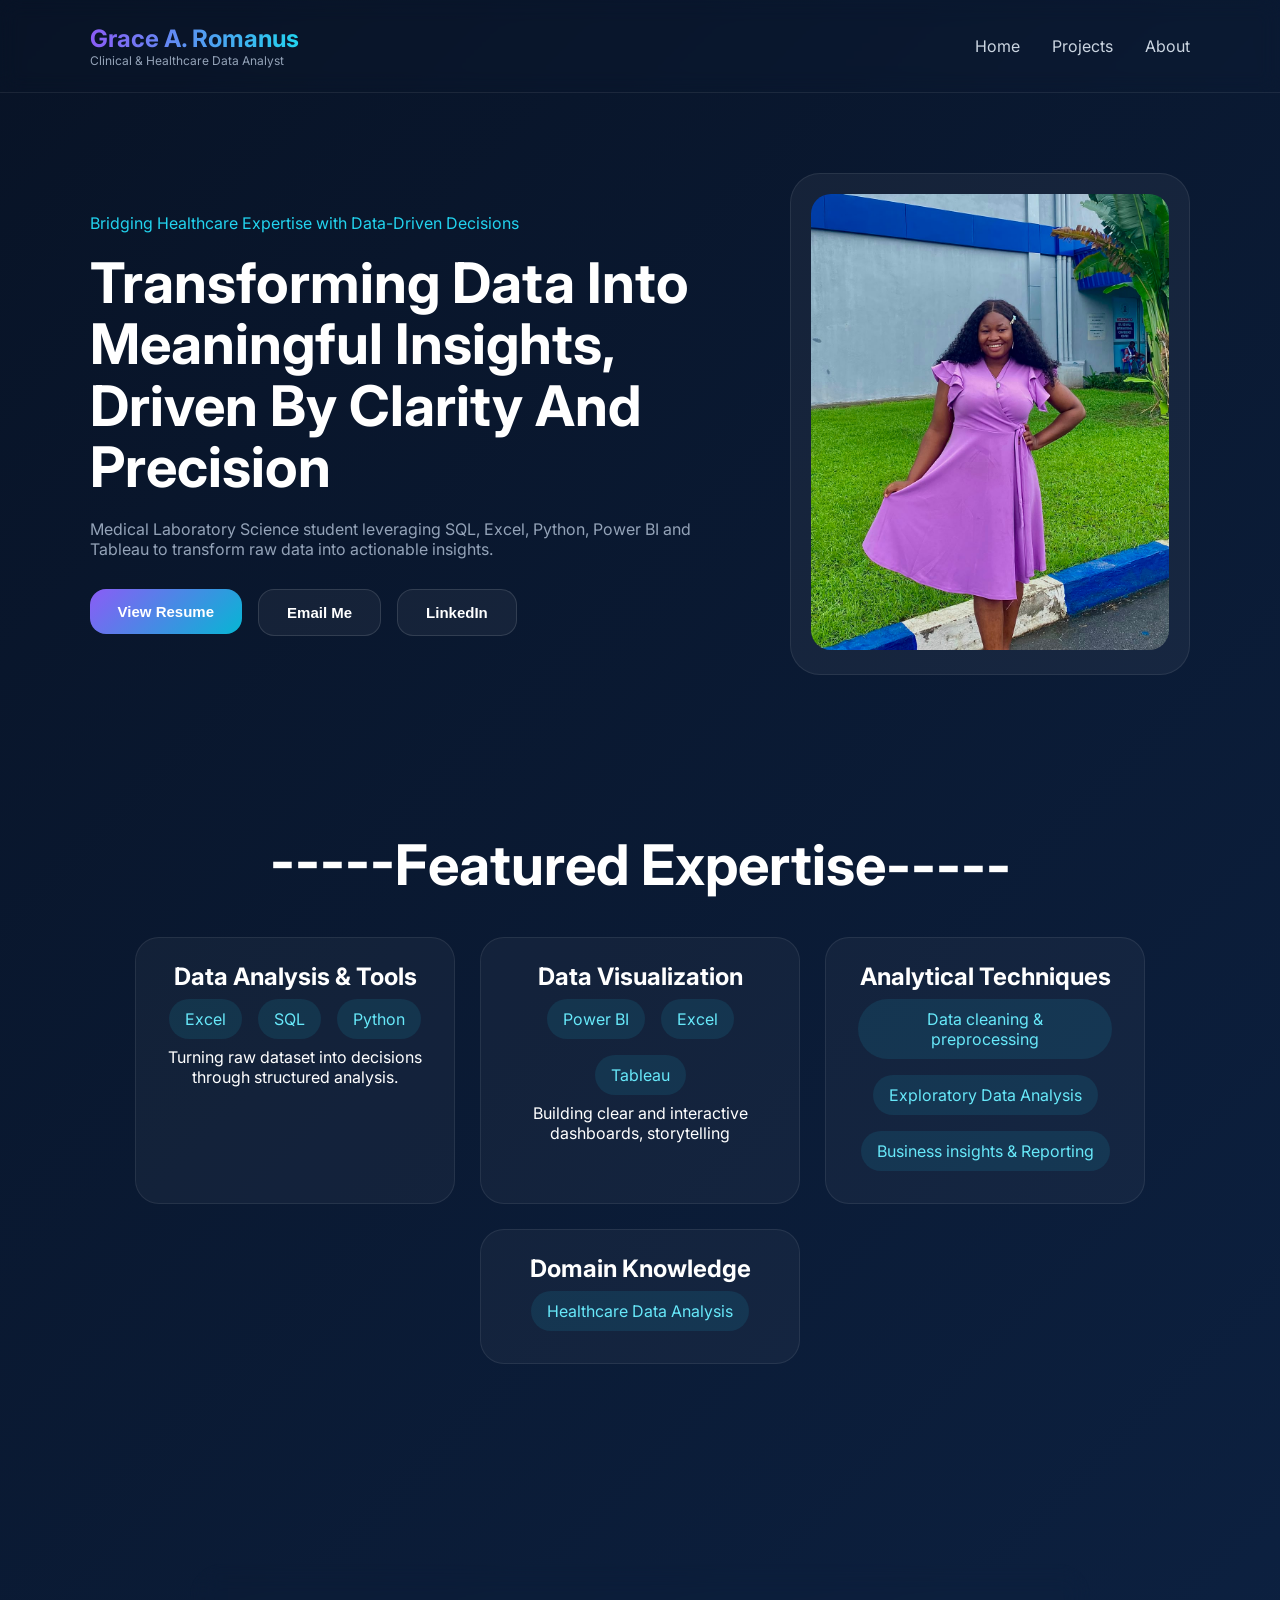
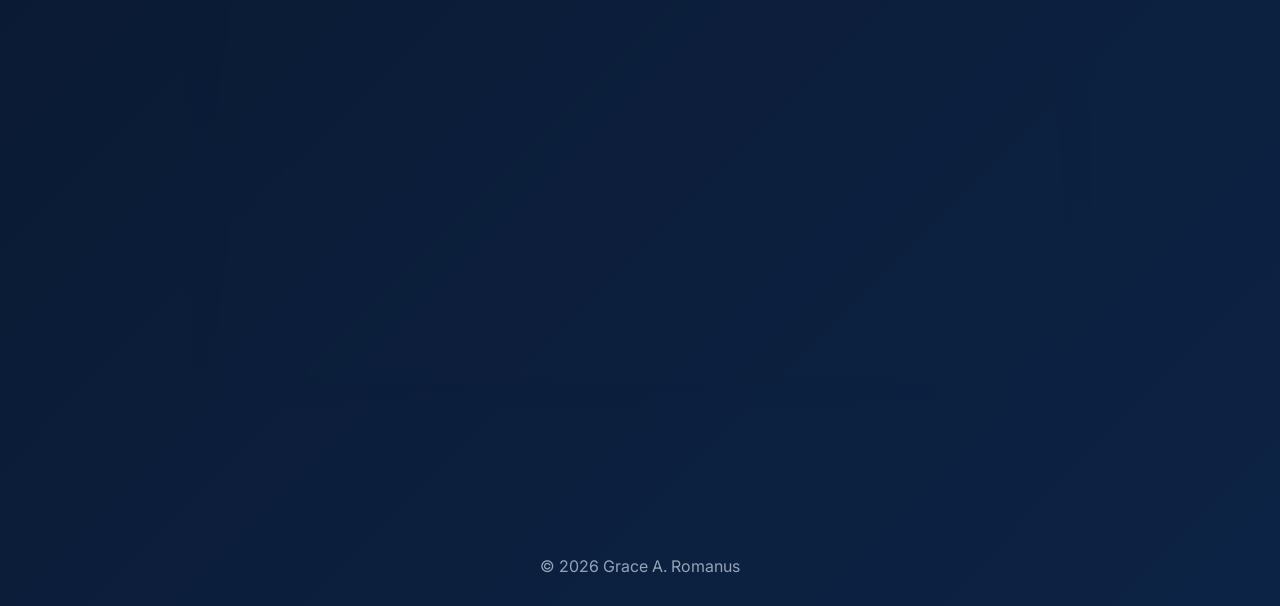
==== commit 454d7485: "Revise content in index.html for clarity and updates Updated hero section text and added new skills." ====
--- a/index.html
+++ b/index.html
@@ -24,7 +24,7 @@
 <p class="tagline">Bridging Healthcare Expertise with Data-Driven Decisions</p>
 <h1>Transforming Data Into Meaningful Insights, Driven By Clarity And Precision</h1>
 <p class="hero-text">
-Healthcare-focused data analyst passionate about turning laboratory, clinical and operational healthcare data into actionable insights.
+Medical Laboratory Science student leveraging SQL, Excel, Python, Power BI and Tableau to transform raw data into actionable insights.
 </p>
 <div class="hero-buttons">
 <a href="assets/projects/Grace_Romanus_CV_3.pdf" download>
@@ -36,7 +36,7 @@
 </a>
 
 <a href="https://linkedin.com/in/grace-romanus3">
-<button>LinkedIn</button>
+<button class="secondary">LinkedIn</button>
 </a>
     
 </div>
